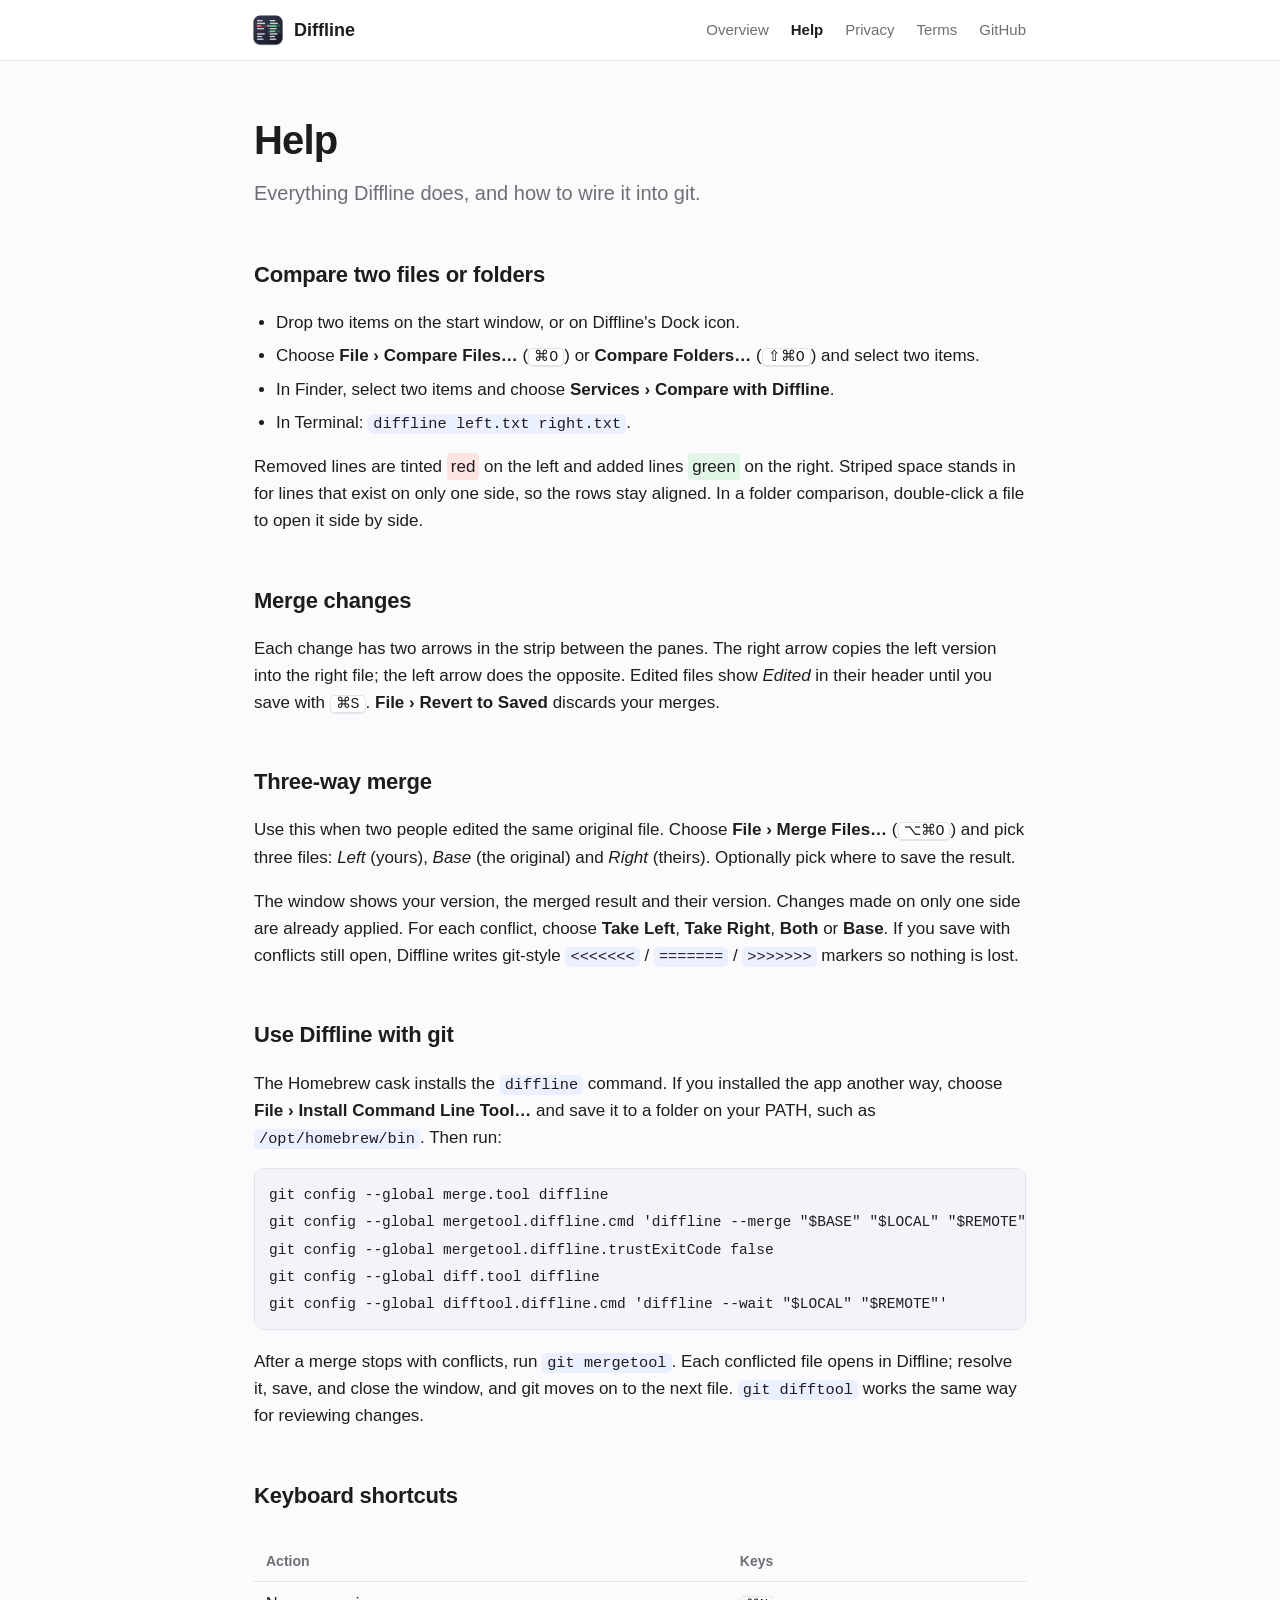
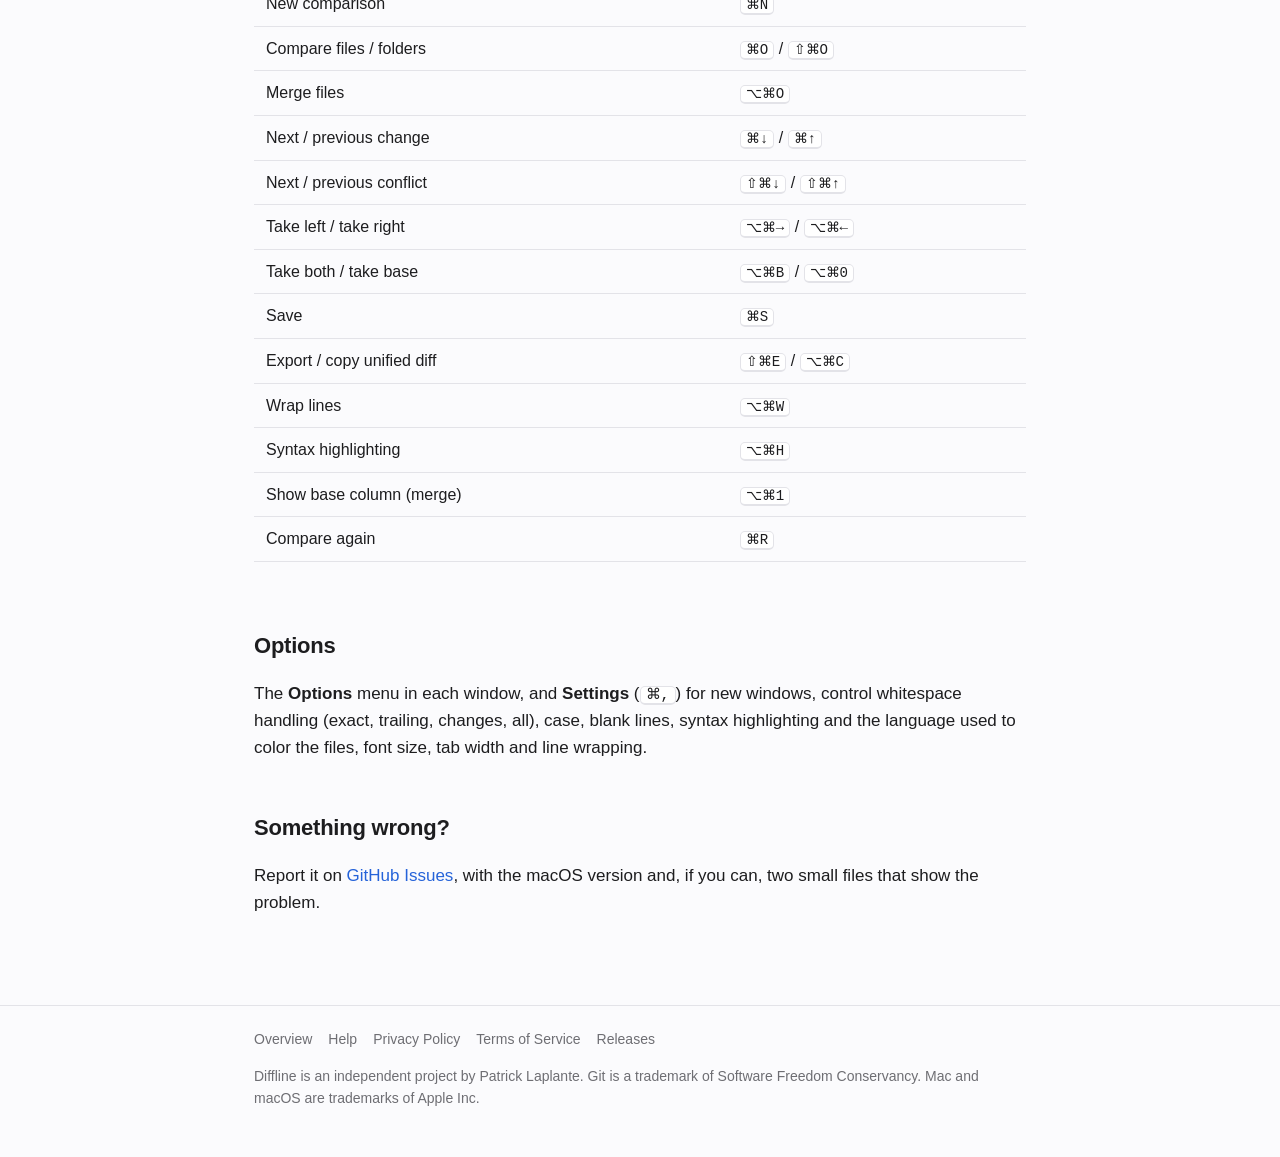
==== docs/help.html @ 14bef908 "Website on par with Courier: shared stylesheet, Help, Privacy and Terms pages docs/ now has a common" ====
<!doctype html>
<html lang="en">
<head>
<meta charset="utf-8">
<meta name="viewport" content="width=device-width, initial-scale=1">
<title>Help · Diffline</title>
<meta name="description" content="How to use Diffline: comparing files and folders, merging, keyboard shortcuts, and git mergetool setup.">
<link rel="icon" href="icon.svg" type="image/svg+xml">
<link rel="icon" href="icon-32.png" sizes="32x32" type="image/png">
<link rel="apple-touch-icon" href="icon-180.png">
<meta property="og:type" content="website">
<meta property="og:site_name" content="Diffline">
<meta property="og:title" content="Help · Diffline">
<meta property="og:description" content="How to use Diffline: comparing files and folders, merging, keyboard shortcuts, and git mergetool setup.">
<meta property="og:url" content="https://patbonecrusher.github.io/diffline/help.html">
<meta property="og:image" content="https://patbonecrusher.github.io/diffline/social-card.png">
<meta name="twitter:card" content="summary_large_image">
<link rel="stylesheet" href="style.css">
</head>
<body>
<header class="site"><div class="inner">
  <a class="brand" href="./"><img class="mark" src="icon-64.png" alt="" width="36" height="36">Diffline</a>
  <nav><a href="./">Overview</a><a href="help.html" aria-current="page">Help</a><a href="privacy.html">Privacy</a><a href="terms.html">Terms</a><a href="https://github.com/patbonecrusher/diffline">GitHub</a></nav>
</div></header>
<main>
<h1>Help</h1>
<p class="lede">Everything Diffline does, and how to wire it into git.</p>

<h2>Compare two files or folders</h2>
<ul>
  <li>Drop two items on the start window, or on Diffline's Dock icon.</li>
  <li>Choose <strong>File › Compare Files…</strong> (<kbd>⌘O</kbd>) or <strong>Compare Folders…</strong> (<kbd>⇧⌘O</kbd>) and select two items.</li>
  <li>In Finder, select two items and choose <strong>Services › Compare with Diffline</strong>.</li>
  <li>In Terminal: <code>diffline left.txt right.txt</code>.</li>
</ul>
<p>Removed lines are tinted <span class="diffline del">red</span> on the left and added lines <span class="diffline ins">green</span> on the right. Striped space stands in for lines that exist on only one side, so the rows stay aligned. In a folder comparison, double-click a file to open it side by side.</p>

<h2>Merge changes</h2>
<p>Each change has two arrows in the strip between the panes. The right arrow copies the left version into the right file; the left arrow does the opposite. Edited files show <em>Edited</em> in their header until you save with <kbd>⌘S</kbd>. <strong>File › Revert to Saved</strong> discards your merges.</p>

<h2>Three-way merge</h2>
<p>Use this when two people edited the same original file. Choose <strong>File › Merge Files…</strong> (<kbd>⌥⌘O</kbd>) and pick three files: <em>Left</em> (yours), <em>Base</em> (the original) and <em>Right</em> (theirs). Optionally pick where to save the result.</p>
<p>The window shows your version, the merged result and their version. Changes made on only one side are already applied. For each conflict, choose <strong>Take Left</strong>, <strong>Take Right</strong>, <strong>Both</strong> or <strong>Base</strong>. If you save with conflicts still open, Diffline writes git-style <code>&lt;&lt;&lt;&lt;&lt;&lt;&lt;</code> / <code>=======</code> / <code>&gt;&gt;&gt;&gt;&gt;&gt;&gt;</code> markers so nothing is lost.</p>

<h2 id="git">Use Diffline with git</h2>
<p>The Homebrew cask installs the <code>diffline</code> command. If you installed the app another way, choose <strong>File › Install Command Line Tool…</strong> and save it to a folder on your PATH, such as <code>/opt/homebrew/bin</code>. Then run:</p>
<pre><code>git config --global merge.tool diffline
git config --global mergetool.diffline.cmd 'diffline --merge "$BASE" "$LOCAL" "$REMOTE" "$MERGED"'
git config --global mergetool.diffline.trustExitCode false
git config --global diff.tool diffline
git config --global difftool.diffline.cmd 'diffline --wait "$LOCAL" "$REMOTE"'</code></pre>
<p>After a merge stops with conflicts, run <code>git mergetool</code>. Each conflicted file opens in Diffline; resolve it, save, and close the window, and git moves on to the next file. <code>git difftool</code> works the same way for reviewing changes.</p>

<h2>Keyboard shortcuts</h2>
<div class="table-wrap"><table>
  <tr><th>Action</th><th>Keys</th></tr>
  <tr><td>New comparison</td><td><kbd>⌘N</kbd></td></tr>
  <tr><td>Compare files / folders</td><td><kbd>⌘O</kbd> / <kbd>⇧⌘O</kbd></td></tr>
  <tr><td>Merge files</td><td><kbd>⌥⌘O</kbd></td></tr>
  <tr><td>Next / previous change</td><td><kbd>⌘↓</kbd> / <kbd>⌘↑</kbd></td></tr>
  <tr><td>Next / previous conflict</td><td><kbd>⇧⌘↓</kbd> / <kbd>⇧⌘↑</kbd></td></tr>
  <tr><td>Take left / take right</td><td><kbd>⌥⌘→</kbd> / <kbd>⌥⌘←</kbd></td></tr>
  <tr><td>Take both / take base</td><td><kbd>⌥⌘B</kbd> / <kbd>⌥⌘0</kbd></td></tr>
  <tr><td>Save</td><td><kbd>⌘S</kbd></td></tr>
  <tr><td>Export / copy unified diff</td><td><kbd>⇧⌘E</kbd> / <kbd>⌥⌘C</kbd></td></tr>
  <tr><td>Wrap lines</td><td><kbd>⌥⌘W</kbd></td></tr>
  <tr><td>Syntax highlighting</td><td><kbd>⌥⌘H</kbd></td></tr>
  <tr><td>Show base column (merge)</td><td><kbd>⌥⌘1</kbd></td></tr>
  <tr><td>Compare again</td><td><kbd>⌘R</kbd></td></tr>
</table></div>

<h2>Options</h2>
<p>The <strong>Options</strong> menu in each window, and <strong>Settings</strong> (<kbd>⌘,</kbd>) for new windows, control whitespace handling (exact, trailing, changes, all), case, blank lines, syntax highlighting and the language used to color the files, font size, tab width and line wrapping.</p>

<h2>Something wrong?</h2>
<p>Report it on <a href="https://github.com/patbonecrusher/diffline/issues">GitHub Issues</a>, with the macOS version and, if you can, two small files that show the problem.</p>
</main>
<footer class="site"><div class="inner">
  <a href="./">Overview</a><a href="help.html">Help</a><a href="privacy.html">Privacy Policy</a><a href="terms.html">Terms of Service</a><a href="https://github.com/patbonecrusher/diffline/releases">Releases</a>
  <p>Diffline is an independent project by Patrick Laplante. Git is a trademark of Software Freedom Conservancy. Mac and macOS are trademarks of Apple Inc.</p>
</div></footer>
</body>
</html>
---- docs/style.css ----
:root {
  --bg: #fbfbfd;
  --surface: #ffffff;
  --text: #1d1d1f;
  --muted: #6e6e73;
  --line: #e3e3e8;
  --accent: #2563d9;
  --accent-soft: #eaf0ff;
  --del: #fde4e1;
  --ins: #e1f6e7;
  --code-bg: #f3f4f7;
}
@media (prefers-color-scheme: dark) {
  :root {
    --bg: #0f1012;
    --surface: #18191c;
    --text: #f2f2f4;
    --muted: #9a9aa2;
    --line: #2a2b30;
    --accent: #7ea2ff;
    --accent-soft: #1b2440;
    --del: #3a1d1b;
    --ins: #16301f;
    --code-bg: #1d1f24;
  }
}
* { box-sizing: border-box; }
html { -webkit-text-size-adjust: 100%; }
body {
  margin: 0;
  background: var(--bg);
  color: var(--text);
  font: 17px/1.6 -apple-system, BlinkMacSystemFont, "SF Pro Text", "Helvetica Neue", Arial, sans-serif;
}
a { color: var(--accent); text-decoration: none; }
a:hover { text-decoration: underline; }
header.site { border-bottom: 1px solid var(--line); background: var(--surface); }
header.site .inner, main, footer.site .inner { max-width: 820px; margin: 0 auto; padding: 0 24px; }
header.site .inner { display: flex; align-items: center; justify-content: space-between; height: 60px; gap: 16px; }
.brand { display: flex; align-items: center; gap: 10px; font-weight: 650; font-size: 18px; color: var(--text); }
.brand:hover { text-decoration: none; }
.mark { width: 36px; height: 36px; display: block; margin: 0 -2px 0 -4px; }
nav { display: flex; flex-wrap: wrap; justify-content: flex-end; column-gap: 22px; }
nav a { font-size: 15px; color: var(--muted); }
nav a[aria-current="page"] { color: var(--text); font-weight: 600; }
main { padding-top: 56px; padding-bottom: 72px; }
.hero-icon { display: block; margin: 0 0 6px -14px; }
h1 { font-size: 40px; line-height: 1.15; letter-spacing: -0.02em; margin: 0 0 14px; }
h2 { font-size: 22px; letter-spacing: -0.01em; margin: 48px 0 10px; }
h3 { font-size: 17px; margin: 26px 0 6px; }
.lede { font-size: 20px; color: var(--muted); margin: 0 0 28px; }
.meta { color: var(--muted); font-size: 15px; margin: 0 0 32px; }
ul { padding-left: 22px; }
li { margin: 6px 0; }
.card { background: var(--surface); border: 1px solid var(--line); border-radius: 14px; padding: 20px 22px; margin: 22px 0; }
.card.accent { background: var(--accent-soft); border-color: transparent; }
.card p:first-child, .card h3:first-child { margin-top: 0; }
.card p:last-child, .card pre:last-child { margin-bottom: 0; }
.grid { display: grid; grid-template-columns: repeat(auto-fit, minmax(230px, 1fr)); gap: 14px; margin: 26px 0; }
.grid .card { margin: 0; }
.grid h3 { margin-top: 0; }
.grid p { color: var(--muted); font-size: 15.5px; margin: 0; }
.install { display: grid; grid-template-columns: repeat(auto-fit, minmax(240px, 1fr)); gap: 14px; margin: 22px 0 8px; }
.install .card { margin: 0; display: flex; flex-direction: column; gap: 8px; }
.install h3 { margin: 0; }
.install p { margin: 0; color: var(--muted); font-size: 15px; }
.button { display: inline-block; align-self: flex-start; background: var(--accent); color: #fff; font-weight: 600; font-size: 15px; padding: 8px 16px; border-radius: 9px; }
.button:hover { text-decoration: none; filter: brightness(1.08); }
@media (prefers-color-scheme: dark) { .button { color: #0b1220; } }
.shots { display: grid; gap: 18px; margin: 30px 0 8px; }
.shots figure { margin: 0; }
.shots img { display: block; width: 100%; height: auto; border-radius: 12px; border: 1px solid var(--line); }
.shots figcaption { color: var(--muted); font-size: 14.5px; margin-top: 8px; }
table { width: 100%; border-collapse: collapse; margin: 18px 0; font-size: 16px; }
th, td { text-align: left; vertical-align: top; padding: 9px 12px; border-bottom: 1px solid var(--line); }
th { color: var(--muted); font-weight: 600; font-size: 14px; }
.table-wrap { overflow-x: auto; }
code { font: 0.9em ui-monospace, "SF Mono", Menlo, monospace; background: var(--accent-soft); padding: 1px 5px; border-radius: 5px; }
pre { background: var(--code-bg); border: 1px solid var(--line); border-radius: 10px; padding: 12px 14px; overflow-x: auto; margin: 10px 0 18px; }
pre code { background: none; padding: 0; font-size: 14.5px; line-height: 1.55; }
kbd { font: 0.88em ui-monospace, "SF Mono", Menlo, monospace; background: var(--surface); border: 1px solid var(--line); border-bottom-width: 2px; border-radius: 5px; padding: 0 5px; white-space: nowrap; }
.diffline { display: inline-block; padding: 0 4px; border-radius: 4px; }
.diffline.del { background: var(--del); }
.diffline.ins { background: var(--ins); }
footer.site { border-top: 1px solid var(--line); }
footer.site .inner { padding-top: 22px; padding-bottom: 34px; color: var(--muted); font-size: 14px; }
footer.site a { color: var(--muted); margin-right: 16px; }
@media (max-width: 520px) {
  h1 { font-size: 32px; }
  header.site .inner { height: auto; padding-top: 12px; padding-bottom: 12px; flex-direction: column; align-items: flex-start; }
  nav { justify-content: flex-start; }
}
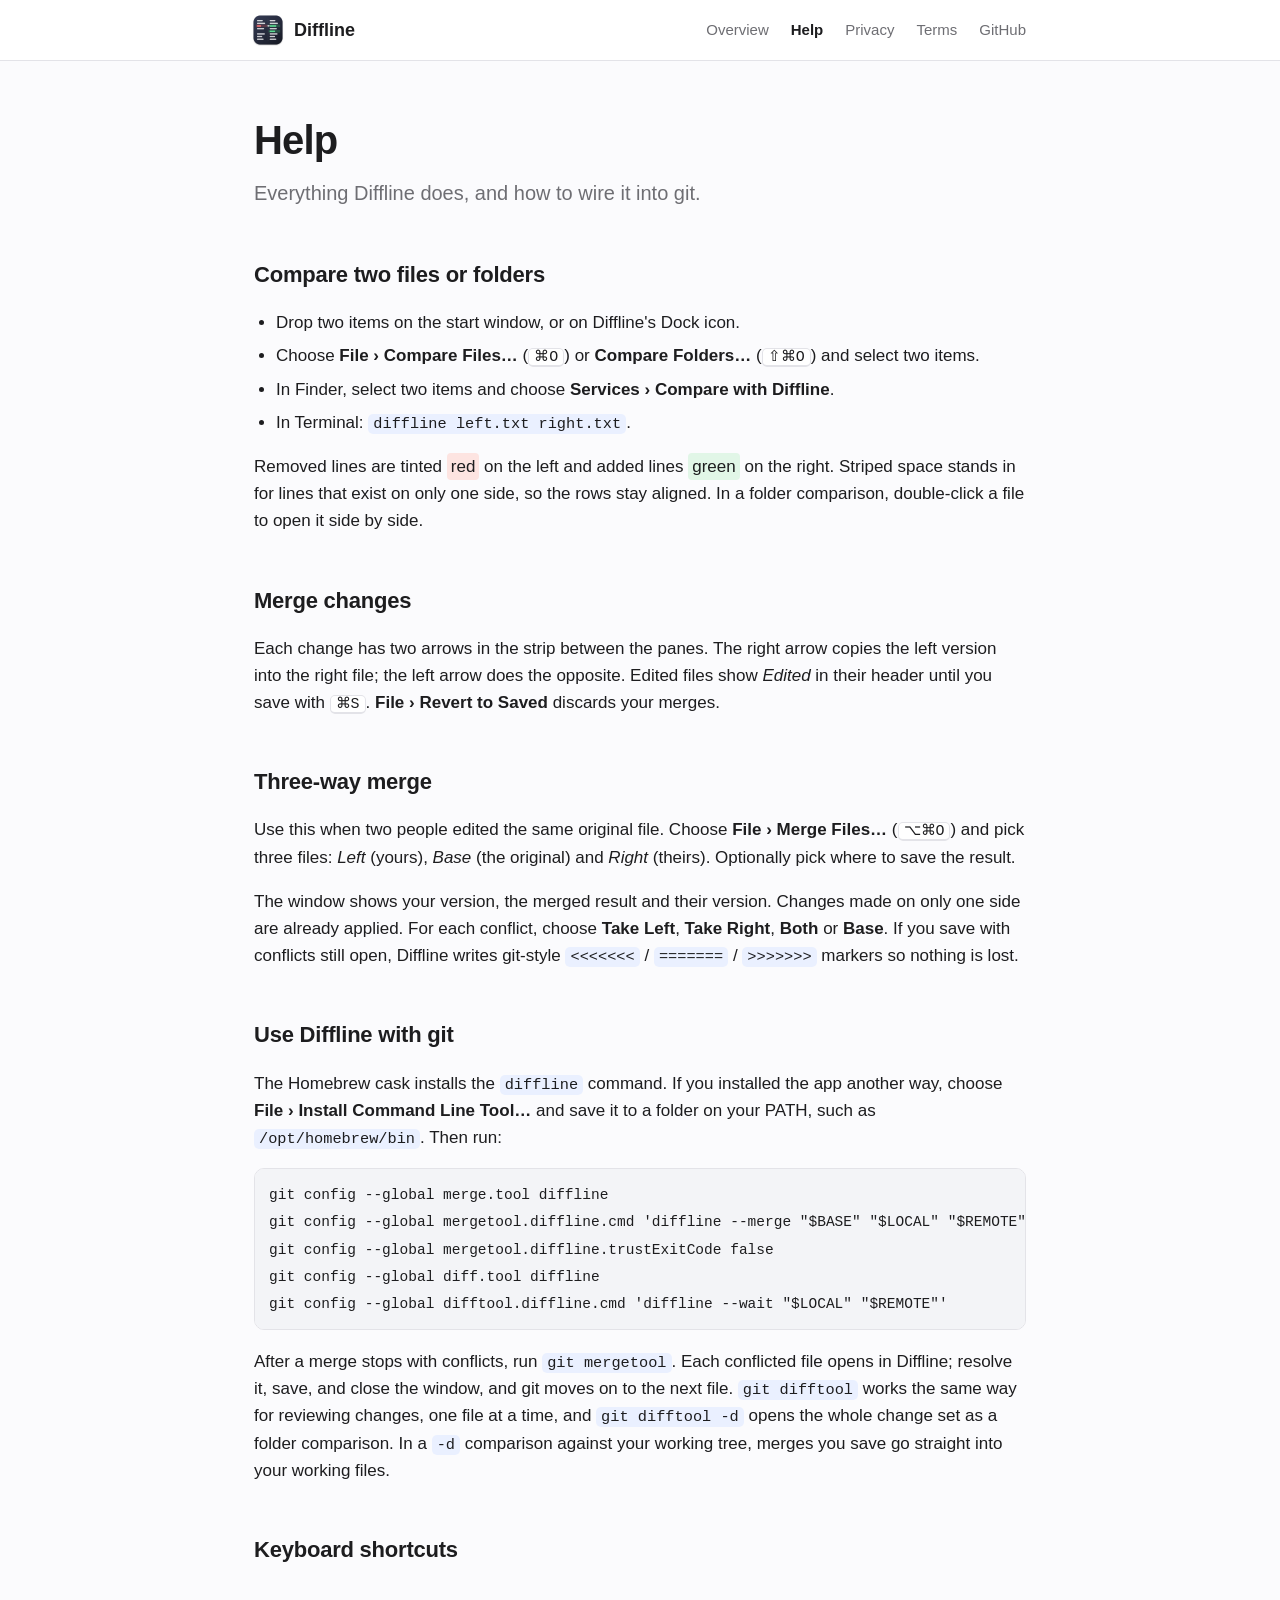
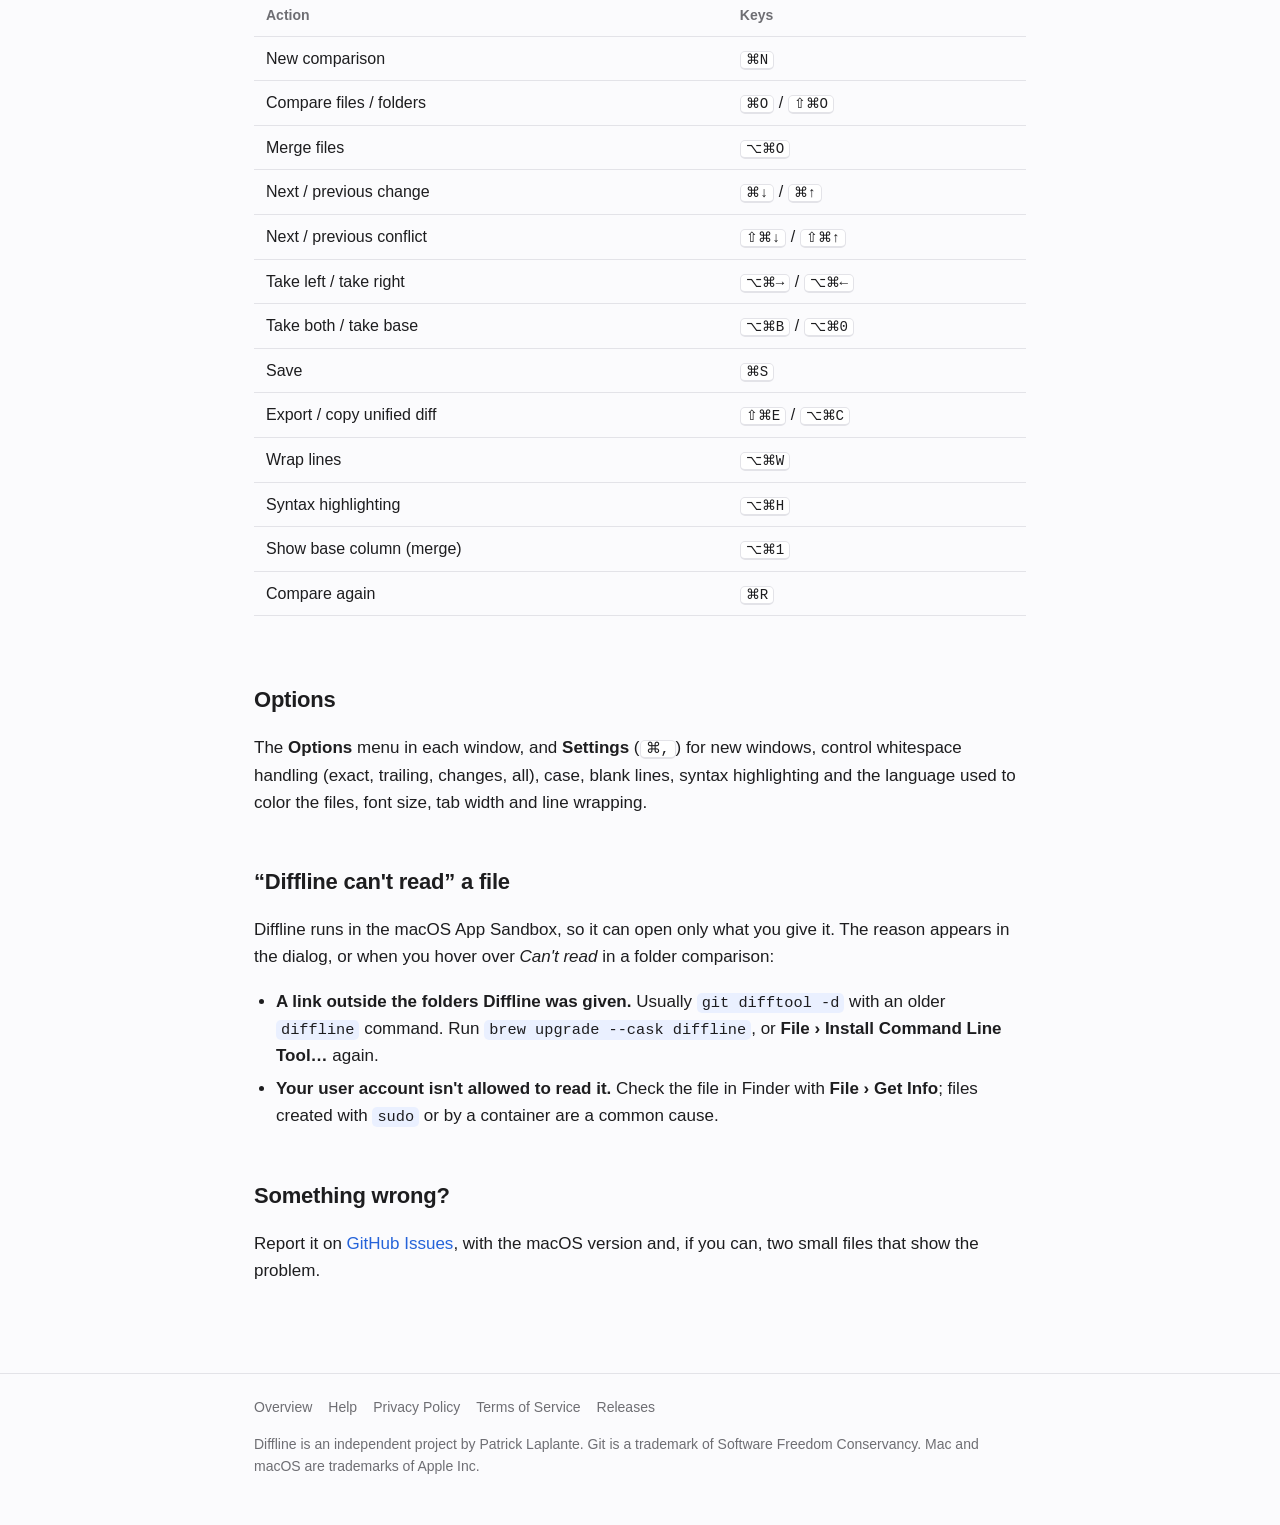
==== commit 8888a50d: "Fix git difftool --dir-diff: follow links, grant access to their targets, save through them git diff" ====
--- a/docs/help.html
+++ b/docs/help.html
@@ -49,7 +49,7 @@
 git config --global mergetool.diffline.trustExitCode false
 git config --global diff.tool diffline
 git config --global difftool.diffline.cmd 'diffline --wait "$LOCAL" "$REMOTE"'</code></pre>
-<p>After a merge stops with conflicts, run <code>git mergetool</code>. Each conflicted file opens in Diffline; resolve it, save, and close the window, and git moves on to the next file. <code>git difftool</code> works the same way for reviewing changes.</p>
+<p>After a merge stops with conflicts, run <code>git mergetool</code>. Each conflicted file opens in Diffline; resolve it, save, and close the window, and git moves on to the next file. <code>git difftool</code> works the same way for reviewing changes, one file at a time, and <code>git difftool -d</code> opens the whole change set as a folder comparison. In a <code>-d</code> comparison against your working tree, merges you save go straight into your working files.</p>
 
 <h2>Keyboard shortcuts</h2>
 <div class="table-wrap"><table>
@@ -72,6 +72,13 @@
 <h2>Options</h2>
 <p>The <strong>Options</strong> menu in each window, and <strong>Settings</strong> (<kbd>⌘,</kbd>) for new windows, control whitespace handling (exact, trailing, changes, all), case, blank lines, syntax highlighting and the language used to color the files, font size, tab width and line wrapping.</p>
 
+<h2>“Diffline can't read” a file</h2>
+<p>Diffline runs in the macOS App Sandbox, so it can open only what you give it. The reason appears in the dialog, or when you hover over <em>Can't read</em> in a folder comparison:</p>
+<ul>
+  <li><strong>A link outside the folders Diffline was given.</strong> Usually <code>git difftool -d</code> with an older <code>diffline</code> command. Run <code>brew upgrade --cask diffline</code>, or <strong>File › Install Command Line Tool…</strong> again.</li>
+  <li><strong>Your user account isn't allowed to read it.</strong> Check the file in Finder with <strong>File › Get Info</strong>; files created with <code>sudo</code> or by a container are a common cause.</li>
+</ul>
+
 <h2>Something wrong?</h2>
 <p>Report it on <a href="https://github.com/patbonecrusher/diffline/issues">GitHub Issues</a>, with the macOS version and, if you can, two small files that show the problem.</p>
 </main>
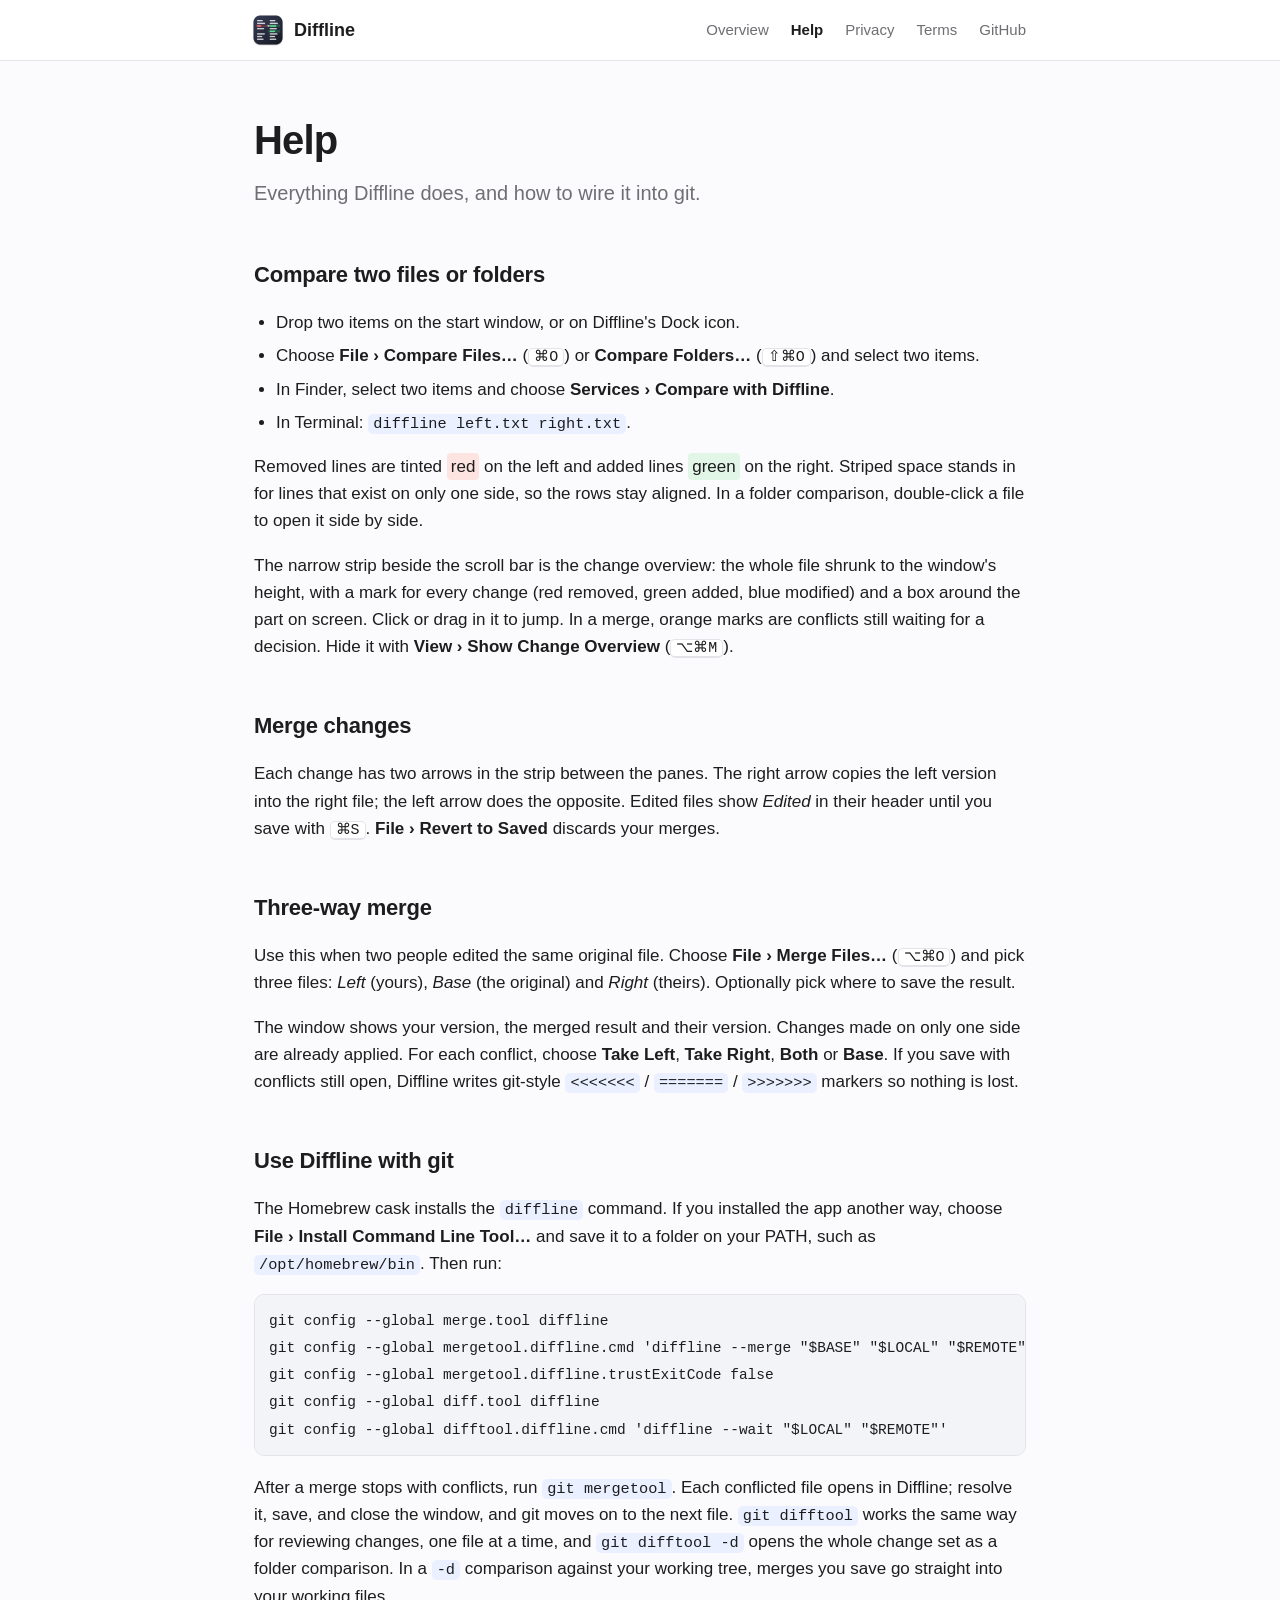
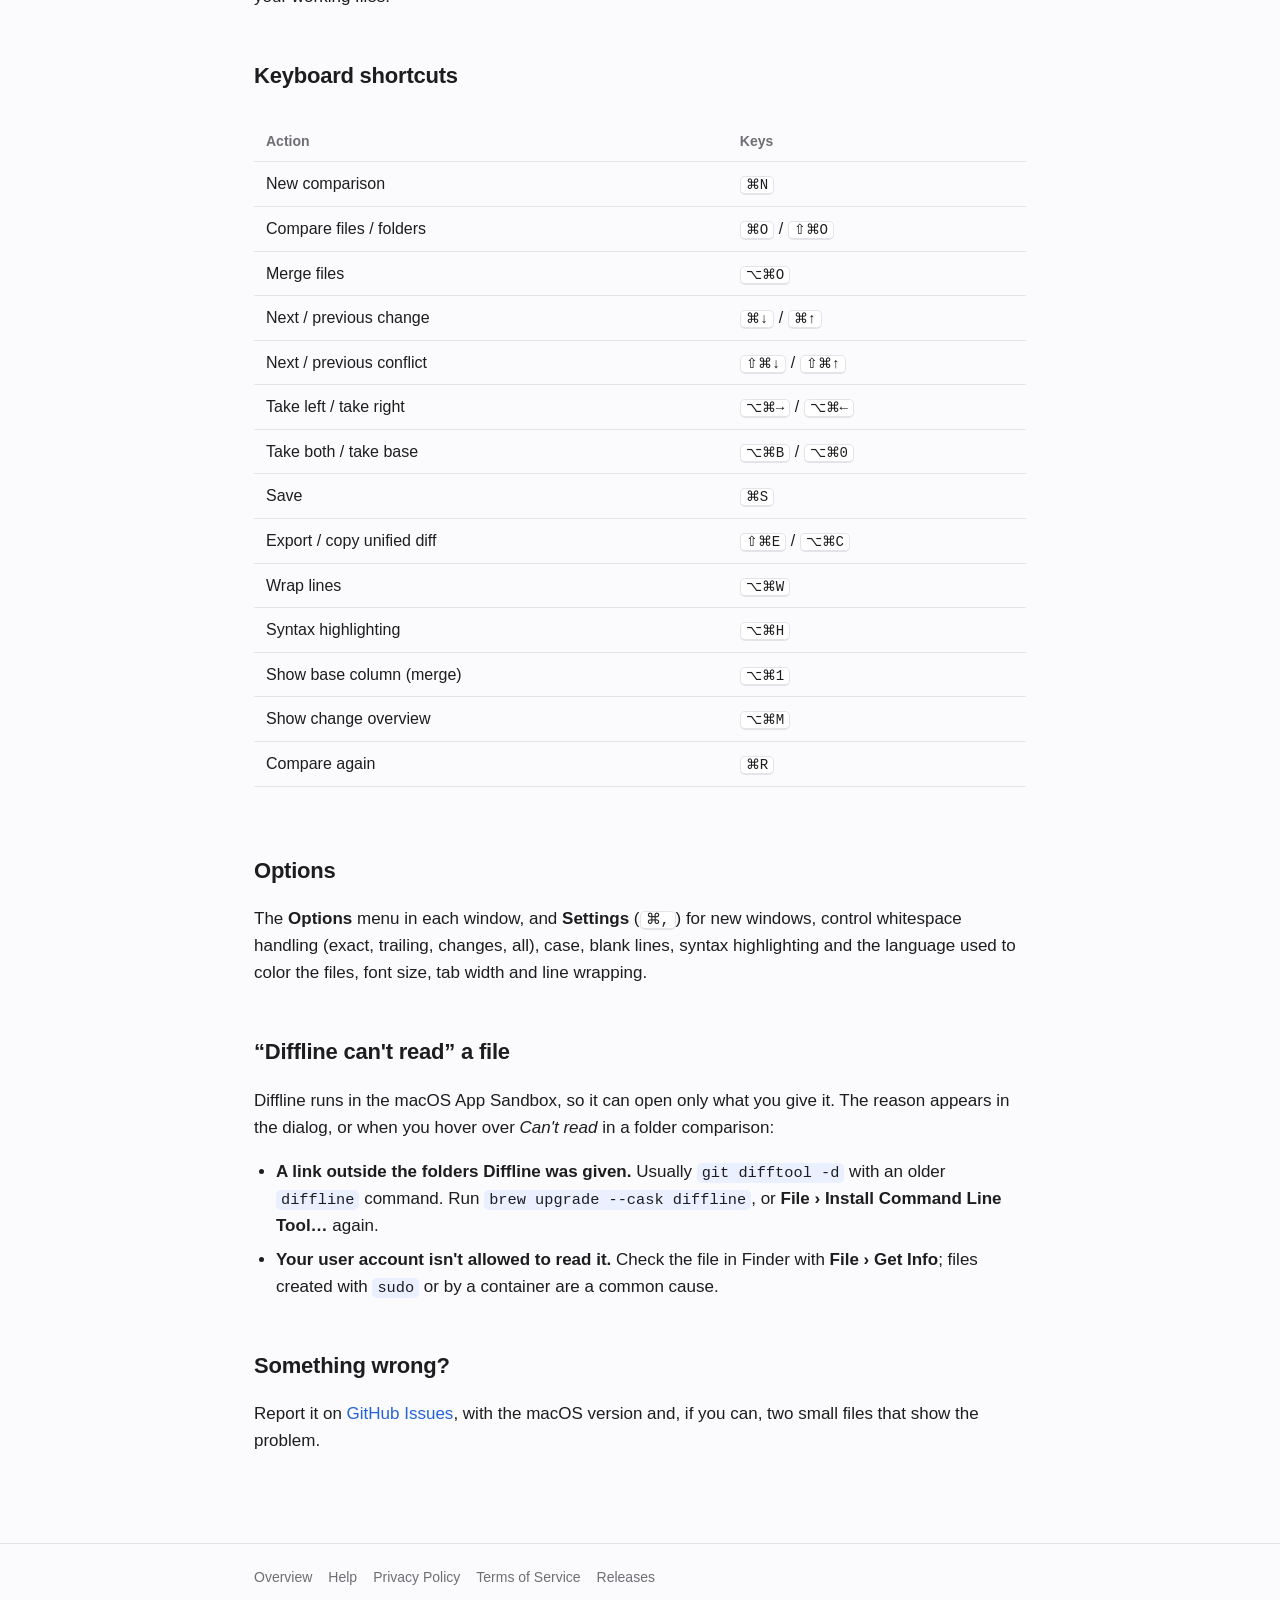
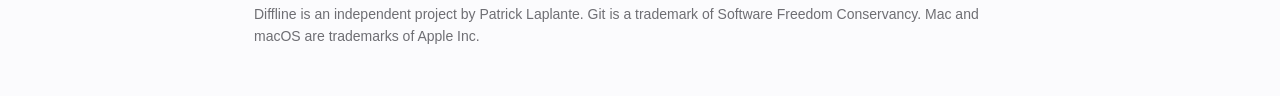
==== commit d943ab04: "Change overview strip beside the scroll bar A narrow ruler down the right edge of comparison and mer" ====
--- a/docs/help.html
+++ b/docs/help.html
@@ -34,6 +34,7 @@
   <li>In Terminal: <code>diffline left.txt right.txt</code>.</li>
 </ul>
 <p>Removed lines are tinted <span class="diffline del">red</span> on the left and added lines <span class="diffline ins">green</span> on the right. Striped space stands in for lines that exist on only one side, so the rows stay aligned. In a folder comparison, double-click a file to open it side by side.</p>
+<p>The narrow strip beside the scroll bar is the change overview: the whole file shrunk to the window's height, with a mark for every change (red removed, green added, blue modified) and a box around the part on screen. Click or drag in it to jump. In a merge, orange marks are conflicts still waiting for a decision. Hide it with <strong>View › Show Change Overview</strong> (<kbd>⌥⌘M</kbd>).</p>
 
 <h2>Merge changes</h2>
 <p>Each change has two arrows in the strip between the panes. The right arrow copies the left version into the right file; the left arrow does the opposite. Edited files show <em>Edited</em> in their header until you save with <kbd>⌘S</kbd>. <strong>File › Revert to Saved</strong> discards your merges.</p>
@@ -66,6 +67,7 @@
   <tr><td>Wrap lines</td><td><kbd>⌥⌘W</kbd></td></tr>
   <tr><td>Syntax highlighting</td><td><kbd>⌥⌘H</kbd></td></tr>
   <tr><td>Show base column (merge)</td><td><kbd>⌥⌘1</kbd></td></tr>
+  <tr><td>Show change overview</td><td><kbd>⌥⌘M</kbd></td></tr>
   <tr><td>Compare again</td><td><kbd>⌘R</kbd></td></tr>
 </table></div>
 
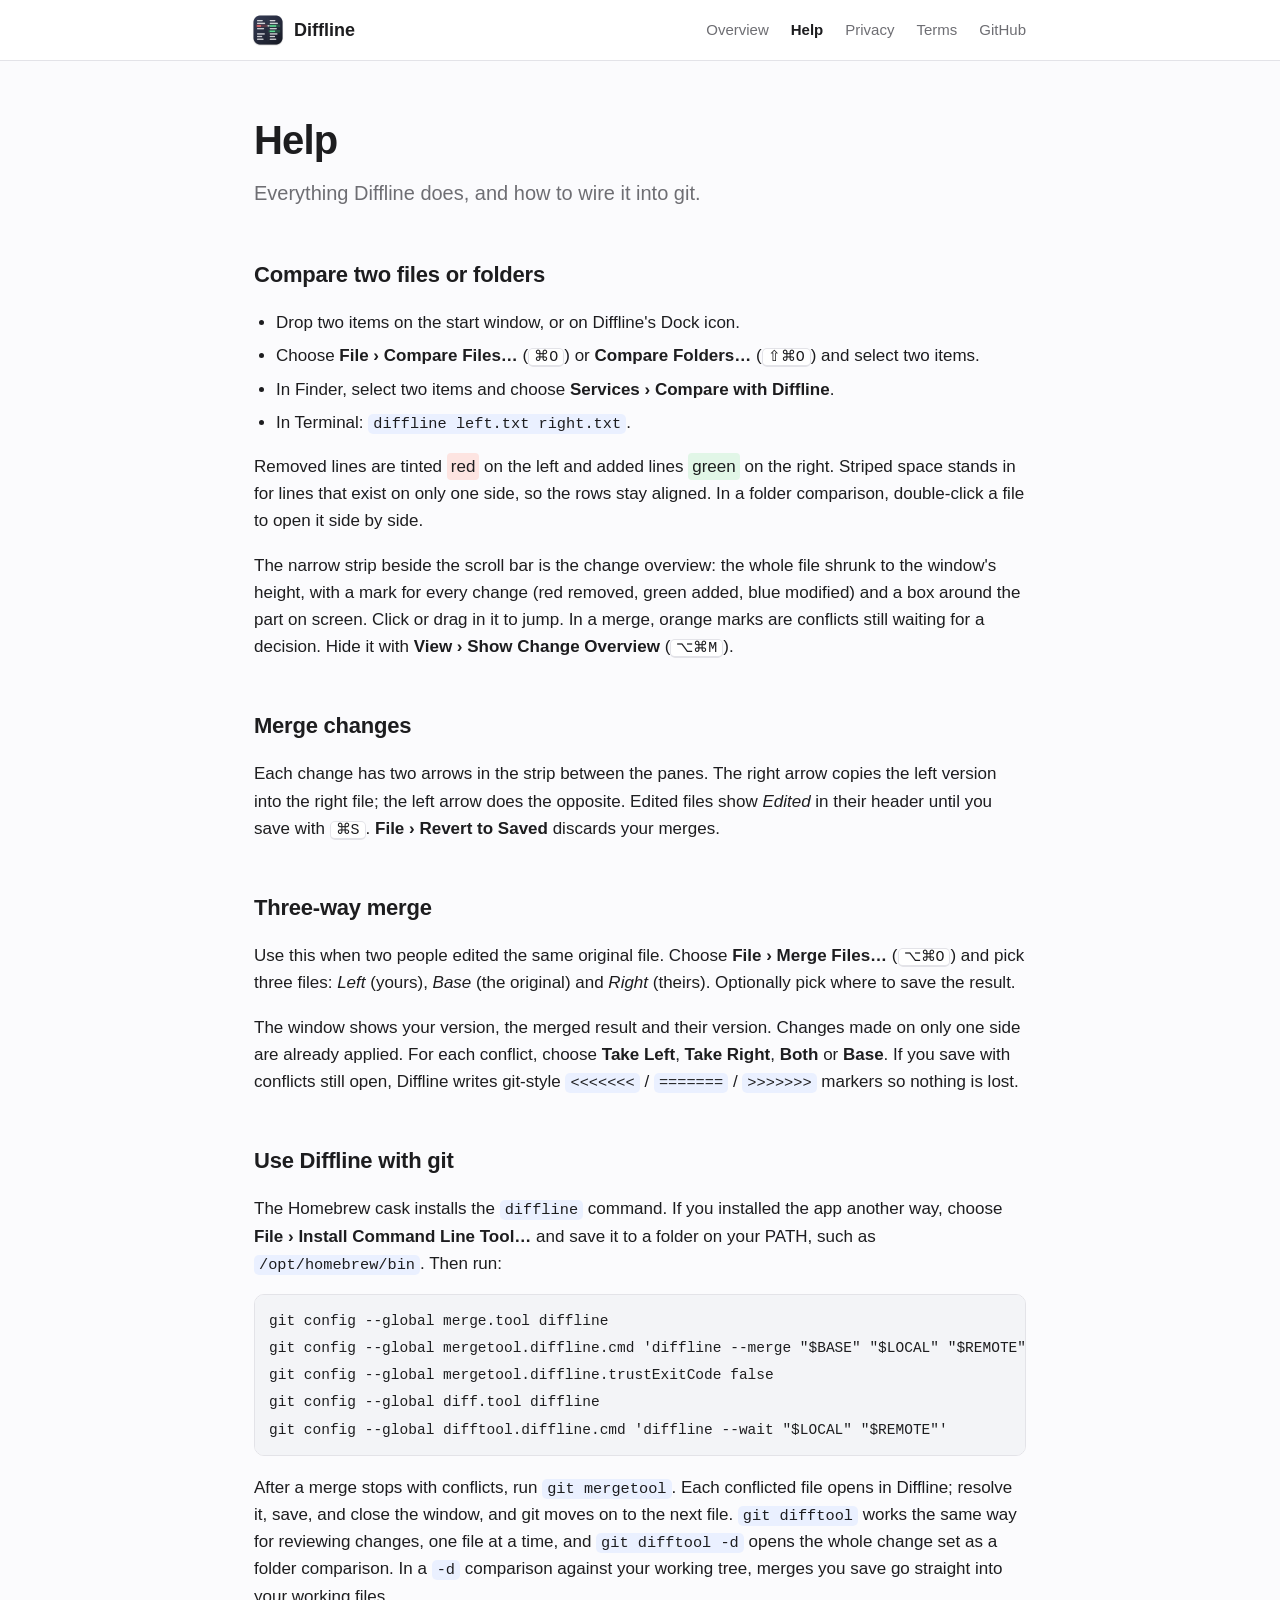
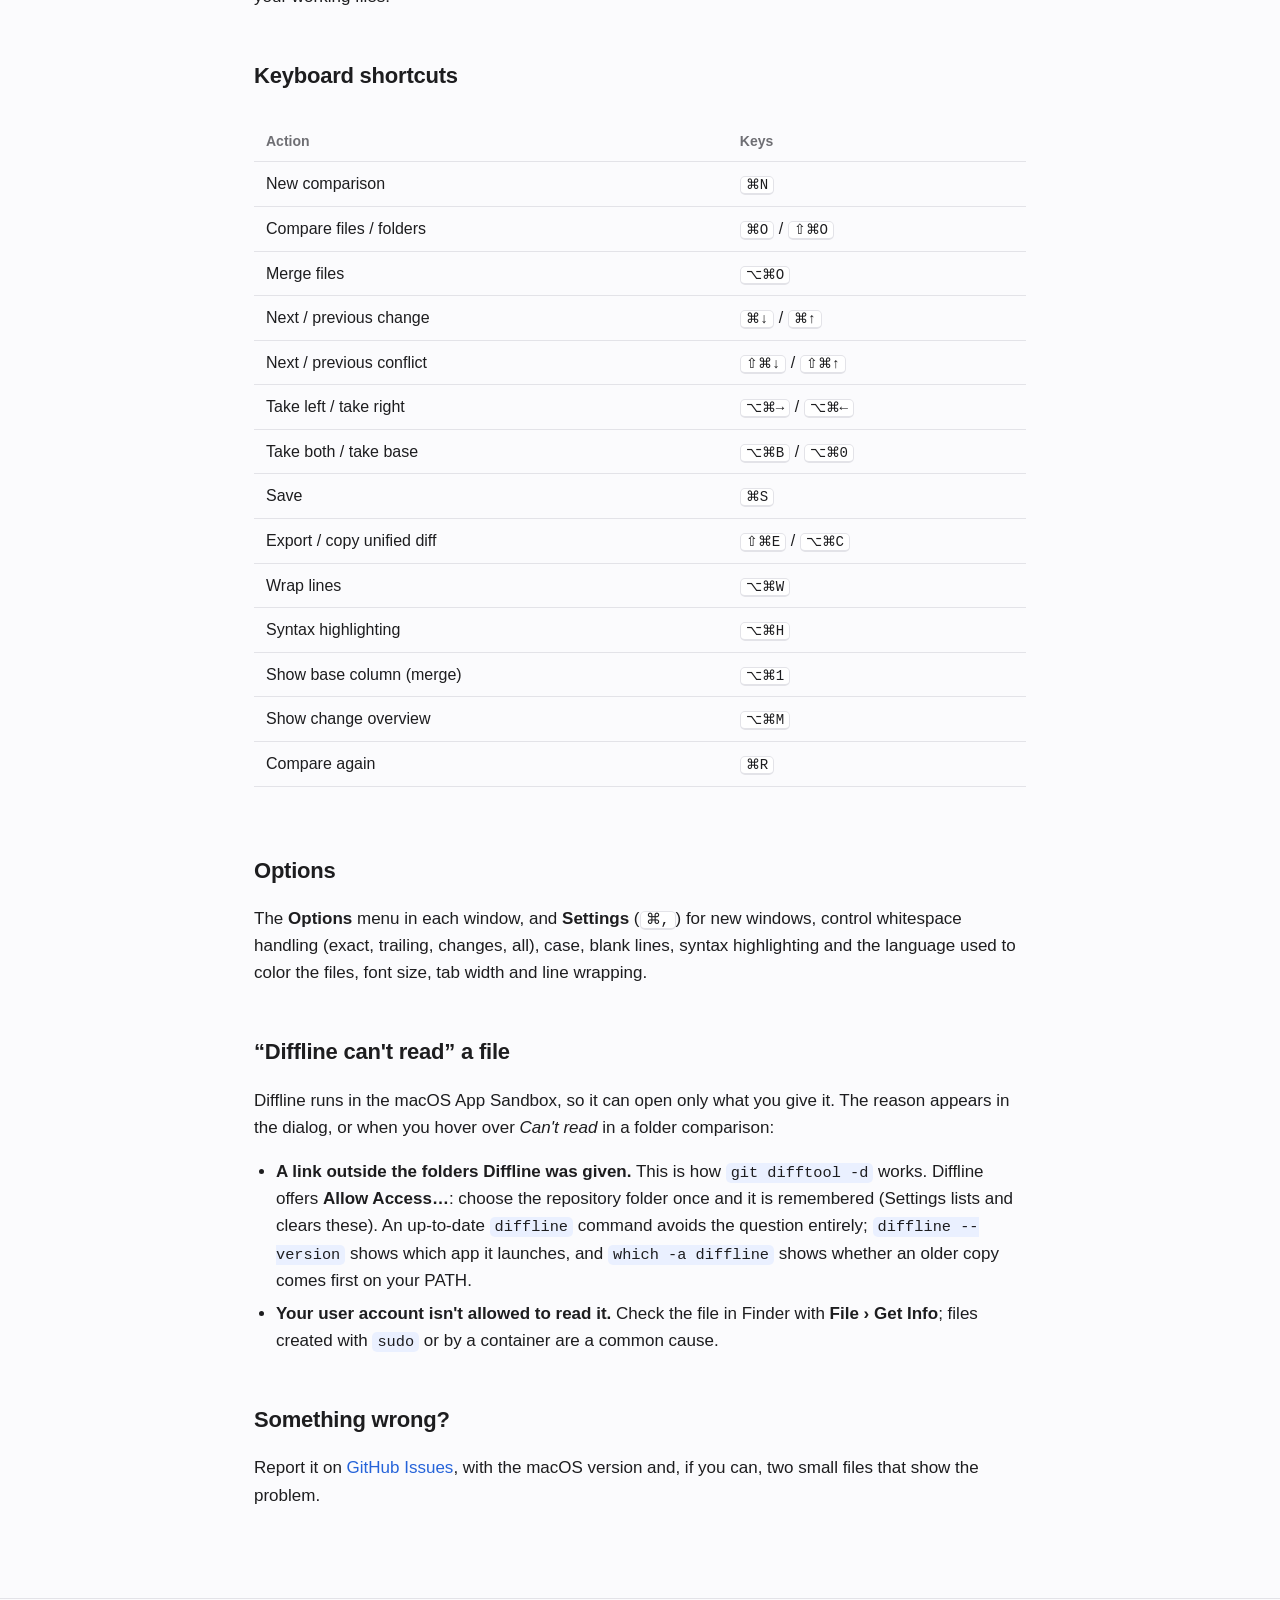
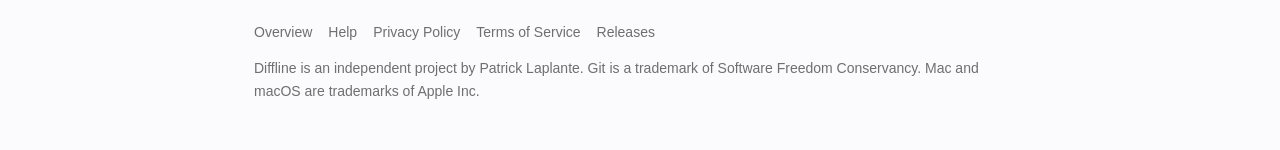
==== commit 0d869497: "diffline command launches its own app; remembered folder access as a fallback - Tools/diffline resol" ====
--- a/docs/help.html
+++ b/docs/help.html
@@ -77,7 +77,7 @@
 <h2>“Diffline can't read” a file</h2>
 <p>Diffline runs in the macOS App Sandbox, so it can open only what you give it. The reason appears in the dialog, or when you hover over <em>Can't read</em> in a folder comparison:</p>
 <ul>
-  <li><strong>A link outside the folders Diffline was given.</strong> Usually <code>git difftool -d</code> with an older <code>diffline</code> command. Run <code>brew upgrade --cask diffline</code>, or <strong>File › Install Command Line Tool…</strong> again.</li>
+  <li><strong>A link outside the folders Diffline was given.</strong> This is how <code>git difftool -d</code> works. Diffline offers <strong>Allow Access…</strong>: choose the repository folder once and it is remembered (Settings lists and clears these). An up-to-date <code>diffline</code> command avoids the question entirely; <code>diffline --version</code> shows which app it launches, and <code>which -a diffline</code> shows whether an older copy comes first on your PATH.</li>
   <li><strong>Your user account isn't allowed to read it.</strong> Check the file in Finder with <strong>File › Get Info</strong>; files created with <code>sudo</code> or by a container are a common cause.</li>
 </ul>
 
